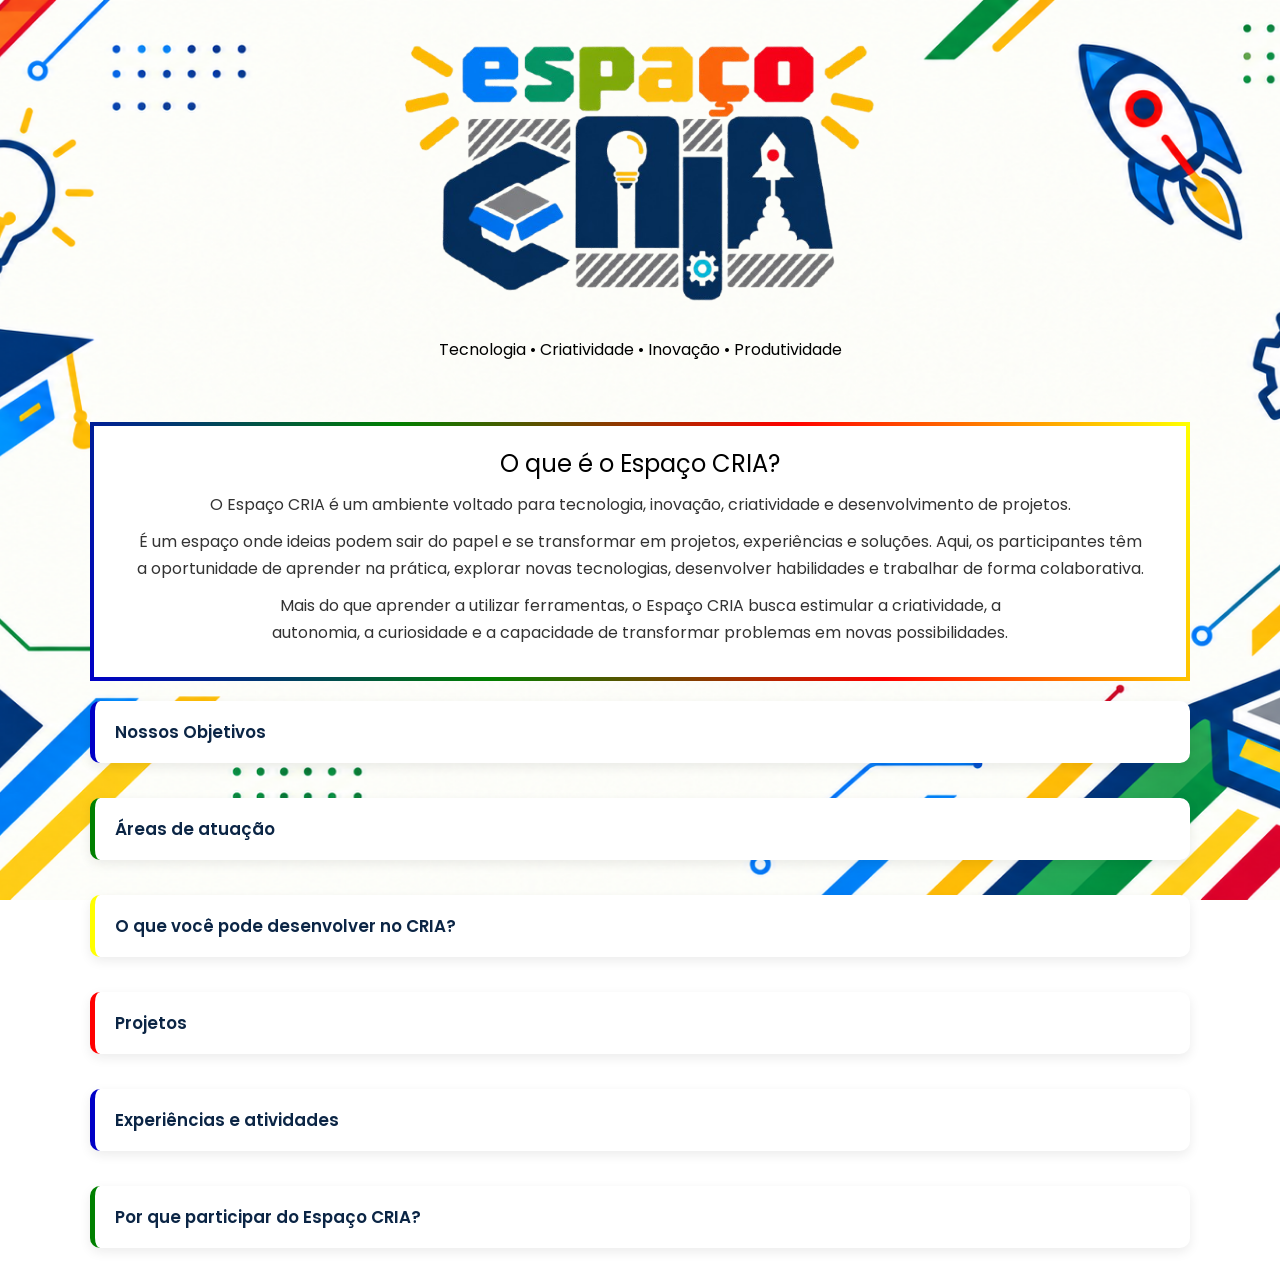
==== index.html @ 196ab92f "Update index.html" ====
<!DOCTYPE html>
<html lang="pt-br">
<head>
    <meta charset="UTF-8">
    <meta name="viewport" content="width=device-width, initial-scale=1.0">
    <title>Espaço Cria</title>
    <link rel="stylesheet" href="FRONTEND\css\style.css">

    <!-- Fonte - Google Fonts -->
     <link rel="preconnect" href="https://fonts.googleapis.com">
    <link rel="preconnect" href="https://fonts.gstatic.com" crossorigin>
    <link href="https://fonts.googleapis.com/css2?family=Poppins:ital,wght@0,100;0,200;0,300;0,400;0,500;0,600;0,700;0,800;0,900;1,100;1,200;1,300;1,400;1,500;1,600;1,700;1,800;1,900&display=swap" rel="stylesheet">
    <link rel="icon" type="image/png" href="FRONTEND/imagens/iconecria.png">

</head>
<body>
    <header>
        <!-- Interface do Cabeçalho do Site -->
        <div class="interface"> 
            <!-- Logo -->
            <section class="logo">
                <img src="FRONTEND/imagens/cria logo.png" alt="logo do site">
                <p class="tagstopo">Tecnologia • Criatividade • Inovação • Produtividade</p>
            </section>
        </div>
    </header>
    <main>
        <div class="interface">
            <!-- Caixa Sobre o Espaço Cria -->
            <div class="caixa-sobre">
                <h2>O que é o Espaço CRIA?</h2>
                <p>O Espaço CRIA é um ambiente voltado para tecnologia, inovação, criatividade e desenvolvimento de projetos.</p>
                <p>É um espaço onde ideias podem sair do papel e se transformar em projetos, experiências e soluções. Aqui, os participantes têm a oportunidade de aprender na prática, explorar novas tecnologias, desenvolver habilidades e trabalhar de forma colaborativa.</p>
                <p>Mais do que aprender a utilizar ferramentas, o Espaço CRIA busca estimular a criatividade, a autonomia, a curiosidade e a capacidade de transformar problemas em novas possibilidades.</p>
            </div>

            <!-- Cards de informações do CRIA -->
            <section class="secao-cards">

                <!-- objetivos -->
                <div class="cards" style="border-left: 5px solid rgb(0, 0, 198);">
                    <button class="card-btn" onclick="toggleCard(this)">Nossos Objetivos</button>
                    <div class="card-conteudo">
                        <p>O Espaço CRIA tem como objetivo proporcionar um ambiente de aprendizagem, criação e experimentação, aproximando os participantes da tecnologia e da inovação.</p>
                        <p style="text-align: center; margin-top: 20px;">Entre nossos principais objetivos estão:</p>
                        <div class="ladoalado">
                            <img src="FRONTEND/imagens/cria logo.png" alt="Objetivos do CRIA">
                            <ul>
                                <li>Estimular a criatividade e a inovação;</li>
                                <li>Promover o desenvolvimento de habilidades técnicas e socioemocionais;</li>
                                <li>Incentivar a colaboração e o trabalho em equipe;</li>
                                <li>Oferecer oportunidades de aprendizado prático e experimental;</li>
                                <li>Conectar os participantes com novas tecnologias e tendências.</li>
                        </div>
                    </div>
                </div>

                <!-- Áreas de atuação -->
                 <div class="cards" style="border-left: 5px solid green;">
                    <button class="card-btn" onclick="toggleCard(this)">Áreas de atuação</button>
                    <div class="card-conteudo">
                        <h1 style="text-align: center;">Multimídia</h1>
                        <p>A multimídia é uma das áreas do Espaço CRIA destinada à criação e desenvolvimento de conteúdos utilizando diferentes formas de comunicação.</p>
                        <p style="text-align: center;">Os participantes podem explorar recursos relacionados a:</p>
                        <ul style="text-align: center; margin: 0 auto; padding: 0; list-style-position: inside;">
                            <li>Design gráfico;</li>
                            <li>Edição de vídeo e áudio;</li>
                            <li>Desenvolvimento de jogos;</li>
                            <li>Produção de conteúdo digital;</li>
                            <li>Realidade aumentada e virtual.</li>
                        </ul>
                        <p>A área permite desenvolver tanto habilidades técnicas quanto criatividade, comunicação e trabalho em equipe.</p>
                        <br>
                        <h1>Tecnologia</h1>
                        <p>A tecnologia está presente em diferentes projetos desenvolvidos no Espaço CRIA.</p>
                        <p>A proposta é permitir que os participantes conheçam ferramentas e recursos tecnológicos e entendam como podem utilizá-los para criar, solucionar problemas e desenvolver projetos.</p>
                        <br>
                        <h1>Fabricação e prototipagem</h1>
                        <p>O Espaço CRIA também busca proporcionar experiências relacionadas à criação de objetos e protótipos.</p>
                        <p>Entre as possibilidades está o contato com tecnologias de fabricação digital, incluindo recursos como a corte e gravação a laser, permitindo transformar projetos digitais em objetos físicos.</p>
                    </div>
                </div>
                
                <!-- O que vc pode desenvolver no CRIA -->
                <div class="cards" style="border-left: 5px solid yellow;">
                    <button class="card-btn" onclick="toggleCard(this)">O que você pode desenvolver no CRIA?</button>
                    <div class="card-conteudo">
                        <p>No Espaço CRIA, uma ideia pode passar por diferentes etapas:</p>
                        <ul>
                            <li>01 — Imagine</li>
                            <p>Identifique uma ideia, necessidade ou problema.</p>
                            <li>02 — Planeje</li>
                            <p>Organize as informações e pense em como transformar a ideia em um projeto.</p>
                            <li>03 — Crie</li>
                            <p>Utilize criatividade, tecnologia e trabalho em equipe para desenvolver a proposta.</p>
                            <li>04 — Teste</li>
                            <p>Experimente, identifique problemas e busque melhorias.</p>
                            <li>05 — Apresente</li>
                            <p>Compartilhe o resultado e mostre o que foi desenvolvido.</p>
                        </ul>
                    </div>
                </div>


                <div class="cards" style="border-left: 5px solid red;">
                    <button class="card-btn" onclick="toggleCard(this)">Projetos</button>
                    <div class="card-conteudo">
                        <h1>Ideias que saem do papel</h1>
                        <p>Os projetos são uma das principais formas de aprendizagem dentro do Espaço CRIA.</p>
                        <p>Durante o desenvolvimento, os participantes podem trabalhar em equipe, dividir responsabilidades, pesquisar, criar, testar e apresentar suas soluções.</p>
                        <p>Cada projeto é uma oportunidade para desenvolver novas habilidades e transformar conhecimento em prática.</p>
                        <h1>Conheça nossos projetos</h1>
                        <p>Aqui você poderá conhecer projetos desenvolvidos pelos participantes do Espaço CRIA.</p>
                        <div class="projetos">
                            <!-- Conteúdo dos futuros projetos -->
                        </div>
                        <p>Veja os projetos, acompanhe o processo de criação e conheça as ideias que foram desenvolvidas dentro do Espaço CRIA.</p>
                    </div>
                </div>

                <div class="cards" style="border-left: 5px solid rgb(0, 0, 198);">
                    <button class="card-btn" onclick="toggleCard(this)">Experiências e atividades</button>
                    <div class="card-conteudo">
                        <p>O Espaço CRIA também pode promover atividades, oficinas, desafios e experiências práticas.</p>
                        <p>Essas atividades têm como propósito aproximar os participantes da tecnologia e proporcionar novas experiências de aprendizagem.</p>
                        <h1>Oficinas</h1>
                        <p>Momentos destinados ao aprendizado prático de ferramentas e técnicas.</p>
                        <h1>Desafios</h1>
                        <p>Atividades que estimulam criatividade, raciocínio e resolução de problemas.</p>
                        <h1>Projetos em equipe</h1>
                        <p>Experiências colaborativas em que os participantes desenvolvem uma proposta juntos.</p>
                        <h1>Experimentação</h1>
                        <p>Espaço para testar ideias, conhecer ferramentas e descobrir novas possibilidades.</p>
                    </div>
                </div>

                <div class="cards" style="border-left: 5px solid green;">
                    <button class="card-btn" onclick="toggleCard(this)">Por que participar do Espaço CRIA?</button>
                    <div class="card-conteudo">
                        <p>Participar do Espaço CRIA é uma oportunidade para aprender além da sala de aula.</p>
                        <p>Aqui, você pode desenvolver conhecimentos técnicos e, ao mesmo tempo, fortalecer habilidades importantes para sua formação, como:</p>
                        <ul style="text-align: center; margin: 0 auto; padding: 0; list-style-position: inside;">
                            <li>Criatividade</li>
                            <li>Comunicação</li>
                            <li>Organização</li>
                            <li>Trabalho em equipe</li>
                            <li>Responsabilidade</li>
                            <li>Resolução de problemas</li>
                            <li>Pensamento crítico</li>
                            <li>Autonomia</li>
                            <li>Colaboração</li>
                        </ul>
                        <p>O objetivo é que cada participante possa descobrir novas habilidades, experimentar novas possibilidades e construir seus próprios projetos.</p>
                    </div>
                </div>

            </section>
        </div>
    </main>

    <script src="FRONTEND/javascript/script.js"></script>
</body>
</html>
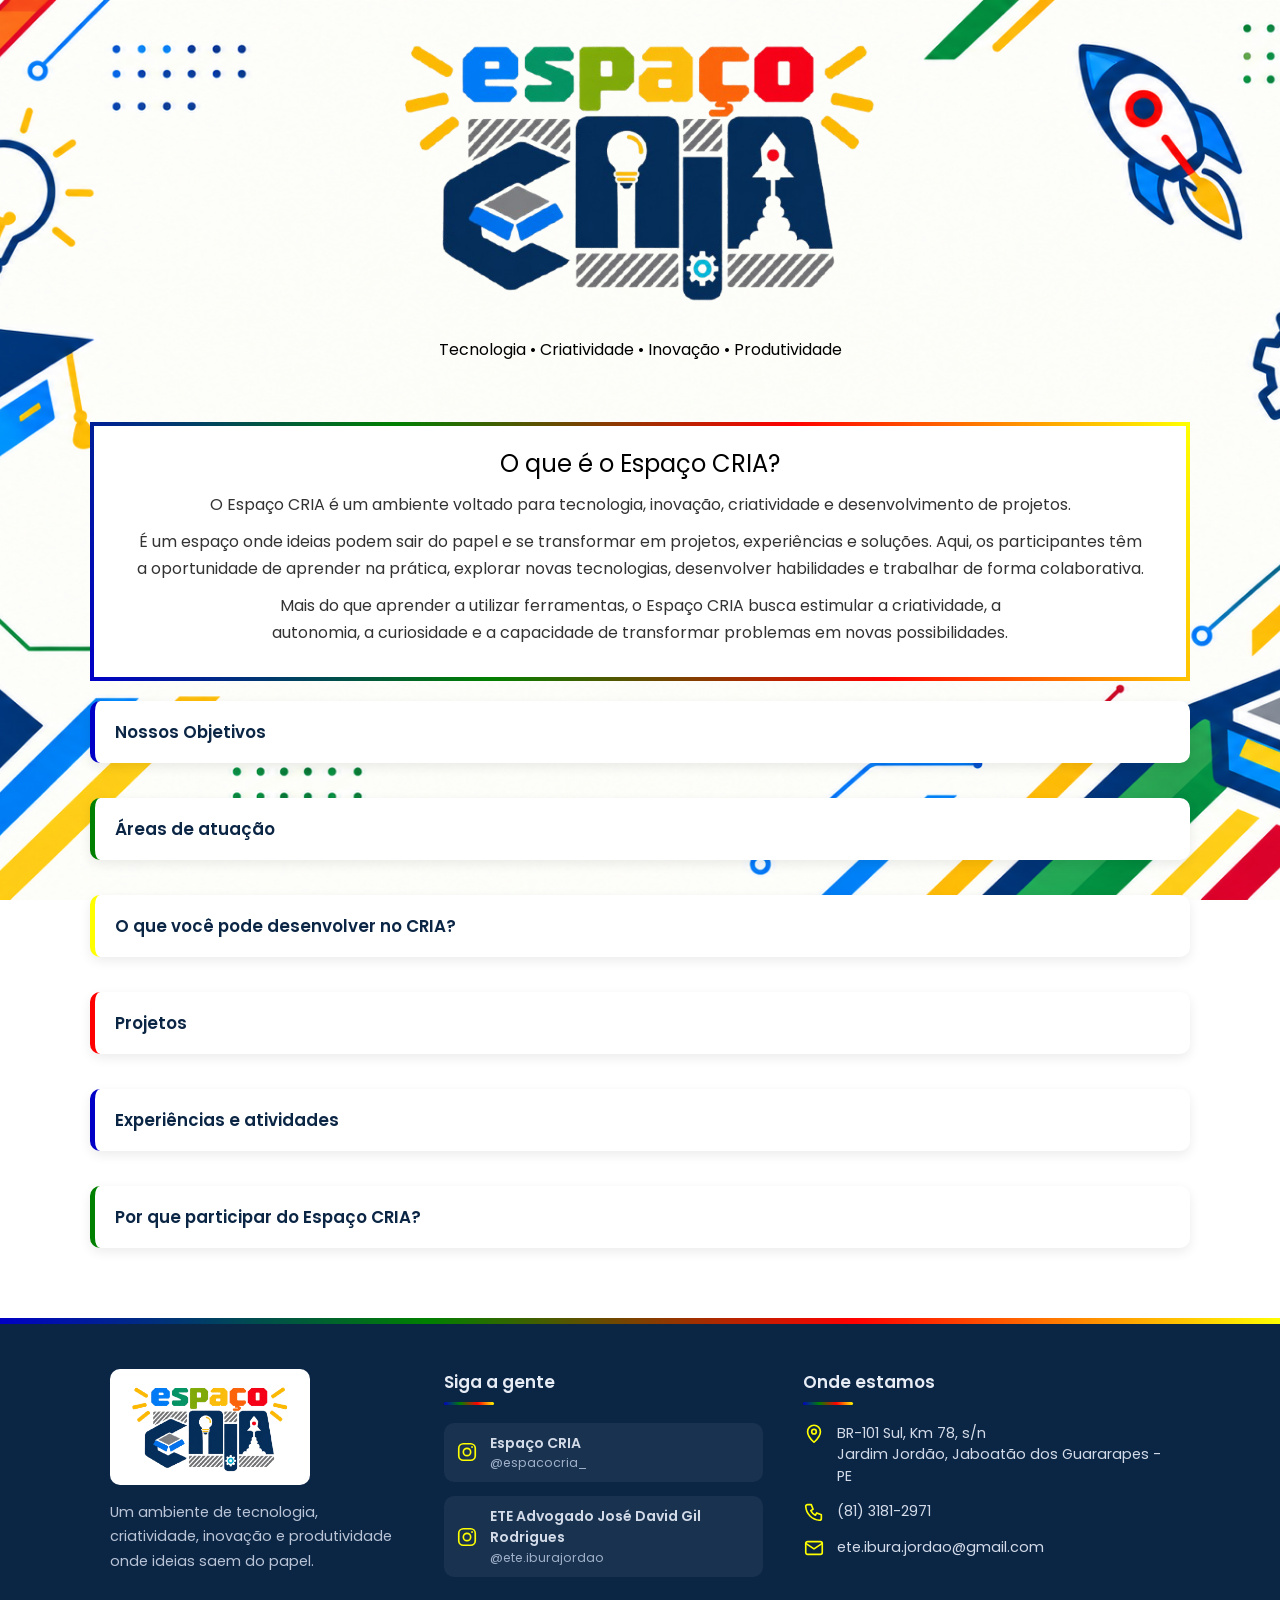
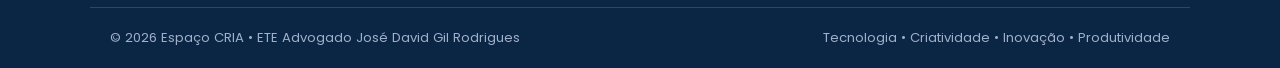
==== commit ac61cfc6: "Rodapé" ====
--- a/index.html
+++ b/index.html
@@ -44,7 +44,7 @@
                         <p>O Espaço CRIA tem como objetivo proporcionar um ambiente de aprendizagem, criação e experimentação, aproximando os participantes da tecnologia e da inovação.</p>
                         <p style="text-align: center; margin-top: 20px;">Entre nossos principais objetivos estão:</p>
                         <div class="ladoalado">
-                            <img src="FRONTEND/imagens/cria logo.png" alt="Objetivos do CRIA">
+                            <img src="FRONTEND/imagens/fotoespaco.png" alt="Objetivos do CRIA">
                             <ul>
                                 <li>Estimular a criatividade e a inovação;</li>
                                 <li>Promover o desenvolvimento de habilidades técnicas e socioemocionais;</li>
@@ -158,6 +158,66 @@
         </div>
     </main>
 
+    <!-- Rodapé -->
+    <footer class="rodape">
+        <div class="rodape-faixa"></div>
+        <div class="interface">
+            <div class="rodape-grid">
+
+                <!-- Sobre -->
+                <div class="rodape-coluna rodape-sobre">
+                    <img src="FRONTEND/imagens/cria logo.png" alt="Logo do Espaço CRIA" class="rodape-logo">
+                    <p>Um ambiente de tecnologia, criatividade, inovação e produtividade onde ideias saem do papel.</p>
+                </div>
+
+                <!-- Redes sociais -->
+                <div class="rodape-coluna">
+                    <h3>Siga a gente</h3>
+                    <ul class="rodape-lista">
+                        <li>
+                            <a href="https://www.instagram.com/espacocria_?exln=M20wM3VpODczaGw2" target="_blank" rel="noopener noreferrer">
+                                <svg viewBox="0 0 24 24" aria-hidden="true"><rect x="3" y="3" width="18" height="18" rx="5"/><circle cx="12" cy="12" r="4"/><circle cx="17.5" cy="6.5" r="1" class="ponto"/></svg>
+                                <span><strong>Espaço CRIA</strong><small>@espacocria_</small></span>
+                            </a>
+                        </li>
+                        <li>
+                            <a href="https://www.instagram.com/ete.iburajordao?srtk=MWZycWh6Ym82bjN3eQ==" target="_blank" rel="noopener noreferrer">
+                                <svg viewBox="0 0 24 24" aria-hidden="true"><rect x="3" y="3" width="18" height="18" rx="5"/><circle cx="12" cy="12" r="4"/><circle cx="17.5" cy="6.5" r="1" class="ponto"/></svg>
+                                <span><strong>ETE Advogado José David Gil Rodrigues</strong><small>@ete.iburajordao</small></span>
+                            </a>
+                        </li>
+                    </ul>
+                </div>
+
+                <!-- Contato -->
+                <div class="rodape-coluna">
+                    <h3>Onde estamos</h3>
+                    <ul class="rodape-lista">
+                        <li>
+                            <svg viewBox="0 0 24 24" aria-hidden="true"><path d="M12 21s7-6.2 7-11.5A7 7 0 0 0 5 9.5C5 14.8 12 21 12 21z"/><circle cx="12" cy="9.5" r="2.5"/></svg>
+                            <span>BR-101 Sul, Km 78, s/n<br>Jardim Jordão, Jaboatão dos Guararapes - PE</span>
+                        </li>
+                        <li>
+                            <svg viewBox="0 0 24 24" aria-hidden="true"><path d="M5 4h4l2 5-2.5 1.5a11 11 0 0 0 5 5L15 13l5 2v4a2 2 0 0 1-2 2A16 16 0 0 1 3 6a2 2 0 0 1 2-2z"/></svg>
+                            <span><a href="tel:+558131812971">(81) 3181-2971</a></span>
+                        </li>
+                        <li>
+                            <svg viewBox="0 0 24 24" aria-hidden="true"><rect x="3" y="5" width="18" height="14" rx="2"/><path d="M3 7l9 6 9-6"/></svg>
+                            <span><a href="mailto:ete.ibura.jordao@gmail.com">ete.ibura.jordao@gmail.com</a></span>
+                        </li>
+                    </ul>
+                </div>
+
+            </div>
+
+            <div class="rodape-base">
+                <p>© <span id="ano-atual">2026</span> Espaço CRIA • ETE Advogado José David Gil Rodrigues</p>
+                <p class="rodape-tags">Tecnologia • Criatividade • Inovação • Produtividade</p>
+            </div>
+        </div>
+    </footer>
+
+    <script>document.getElementById("ano-atual").textContent = new Date().getFullYear();</script>
     <script src="FRONTEND/javascript/script.js"></script>
 </body>
 </html>
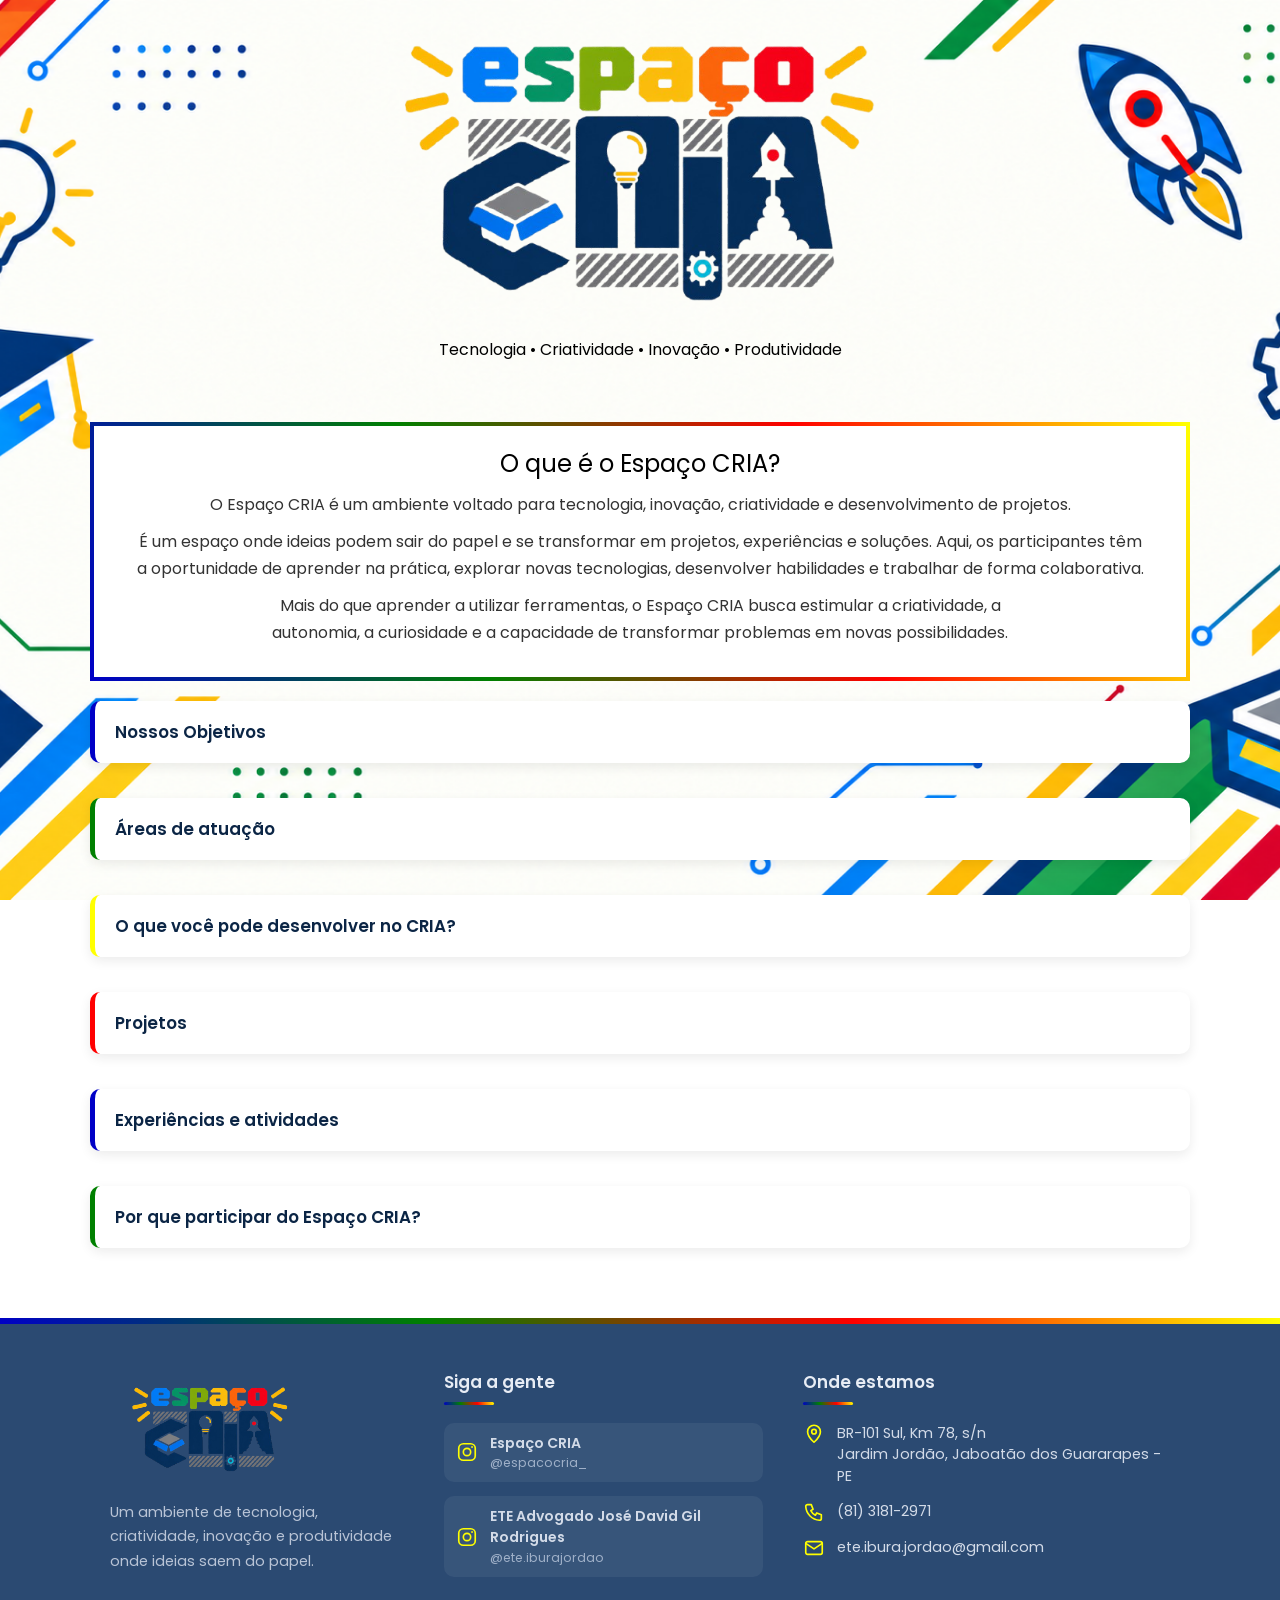
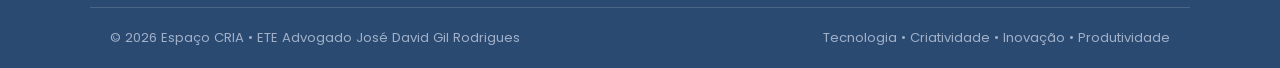
==== commit 2f9abeb0: "Update index.html" ====
--- a/index.html
+++ b/index.html
@@ -120,7 +120,7 @@
 
                 <div class="cards" style="border-left: 5px solid rgb(0, 0, 198);">
                     <button class="card-btn" onclick="toggleCard(this)">Experiências e atividades</button>
-                    <div class="card-conteudo">
+                    <div class="card-conteudo" style="text-align: center;">
                         <p>O Espaço CRIA também pode promover atividades, oficinas, desafios e experiências práticas.</p>
                         <p>Essas atividades têm como propósito aproximar os participantes da tecnologia e proporcionar novas experiências de aprendizagem.</p>
                         <h1>Oficinas</h1>
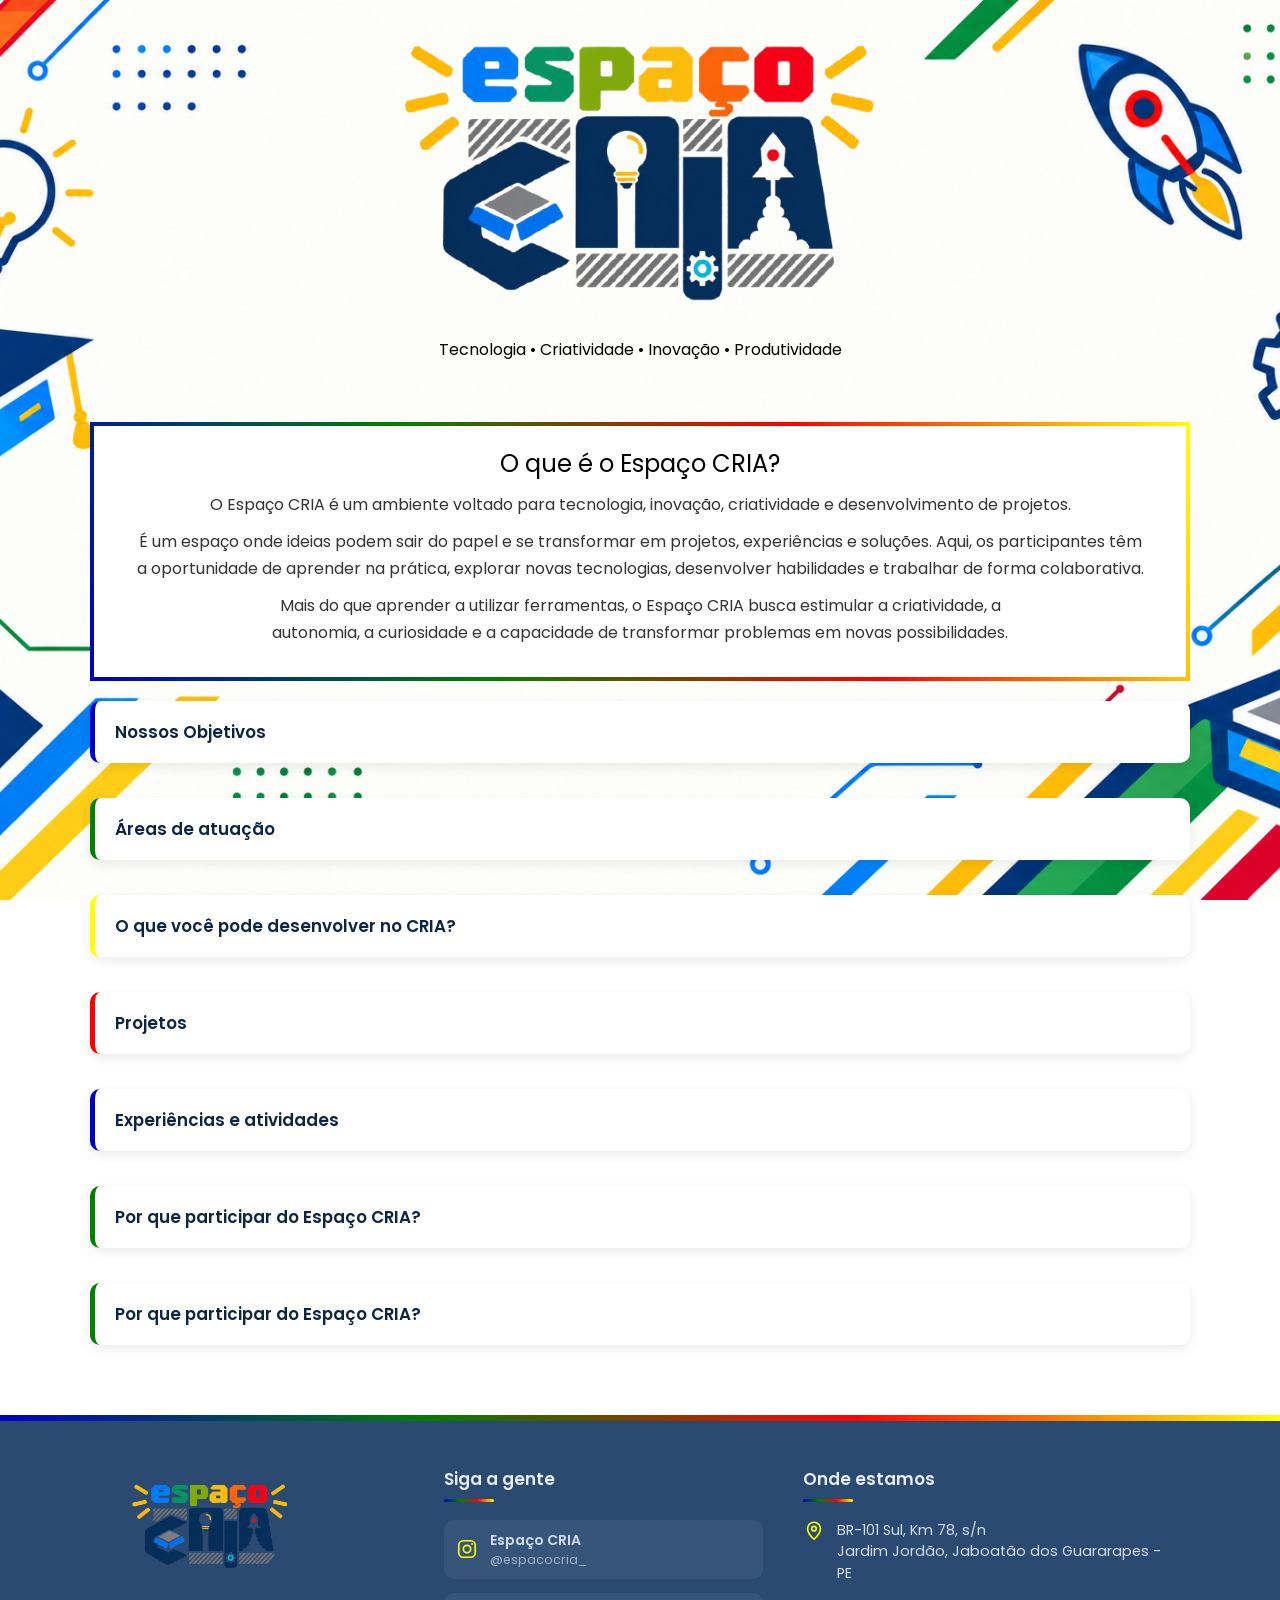
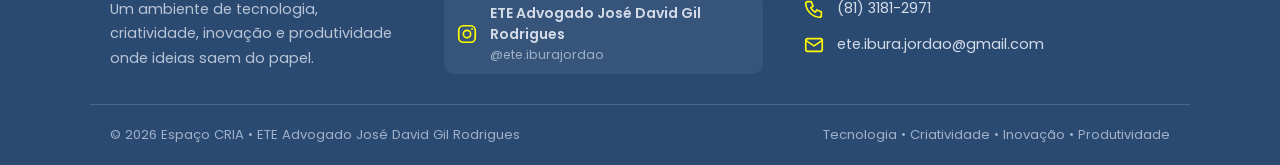
==== commit c7c89ff3: "." ====
--- a/index.html
+++ b/index.html
@@ -120,7 +120,7 @@
 
                 <div class="cards" style="border-left: 5px solid rgb(0, 0, 198);">
                     <button class="card-btn" onclick="toggleCard(this)">Experiências e atividades</button>
-                    <div class="card-conteudo" style="text-align: center;">
+                    <div class="card-conteudo">
                         <p>O Espaço CRIA também pode promover atividades, oficinas, desafios e experiências práticas.</p>
                         <p>Essas atividades têm como propósito aproximar os participantes da tecnologia e proporcionar novas experiências de aprendizagem.</p>
                         <h1>Oficinas</h1>
@@ -154,6 +154,26 @@
                     </div>
                 </div>
 
+                <div class="cards" style="border-left: 5px solid green;">
+                    <button class="card-btn" onclick="toggleCard(this)">Por que participar do Espaço CRIA?</button>
+                    <div class="card-conteudo">
+                        <p>Participar do Espaço CRIA é uma oportunidade para aprender além da sala de aula.</p>
+                        <p>Aqui, você pode desenvolver conhecimentos técnicos e, ao mesmo tempo, fortalecer habilidades importantes para sua formação, como:</p>
+                        <ul style="text-align: center; margin: 0 auto; padding: 0; list-style-position: inside;">
+                            <li>Criatividade</li>
+                            <li>Comunicação</li>
+                            <li>Organização</li>
+                            <li>Trabalho em equipe</li>
+                            <li>Responsabilidade</li>
+                            <li>Resolução de problemas</li>
+                            <li>Pensamento crítico</li>
+                            <li>Autonomia</li>
+                            <li>Colaboração</li>
+                        </ul>
+                        <p>O objetivo é que cada participante possa descobrir novas habilidades, experimentar novas possibilidades e construir seus próprios projetos.</p>
+                    </div>
+                </div>
+
             </section>
         </div>
     </main>
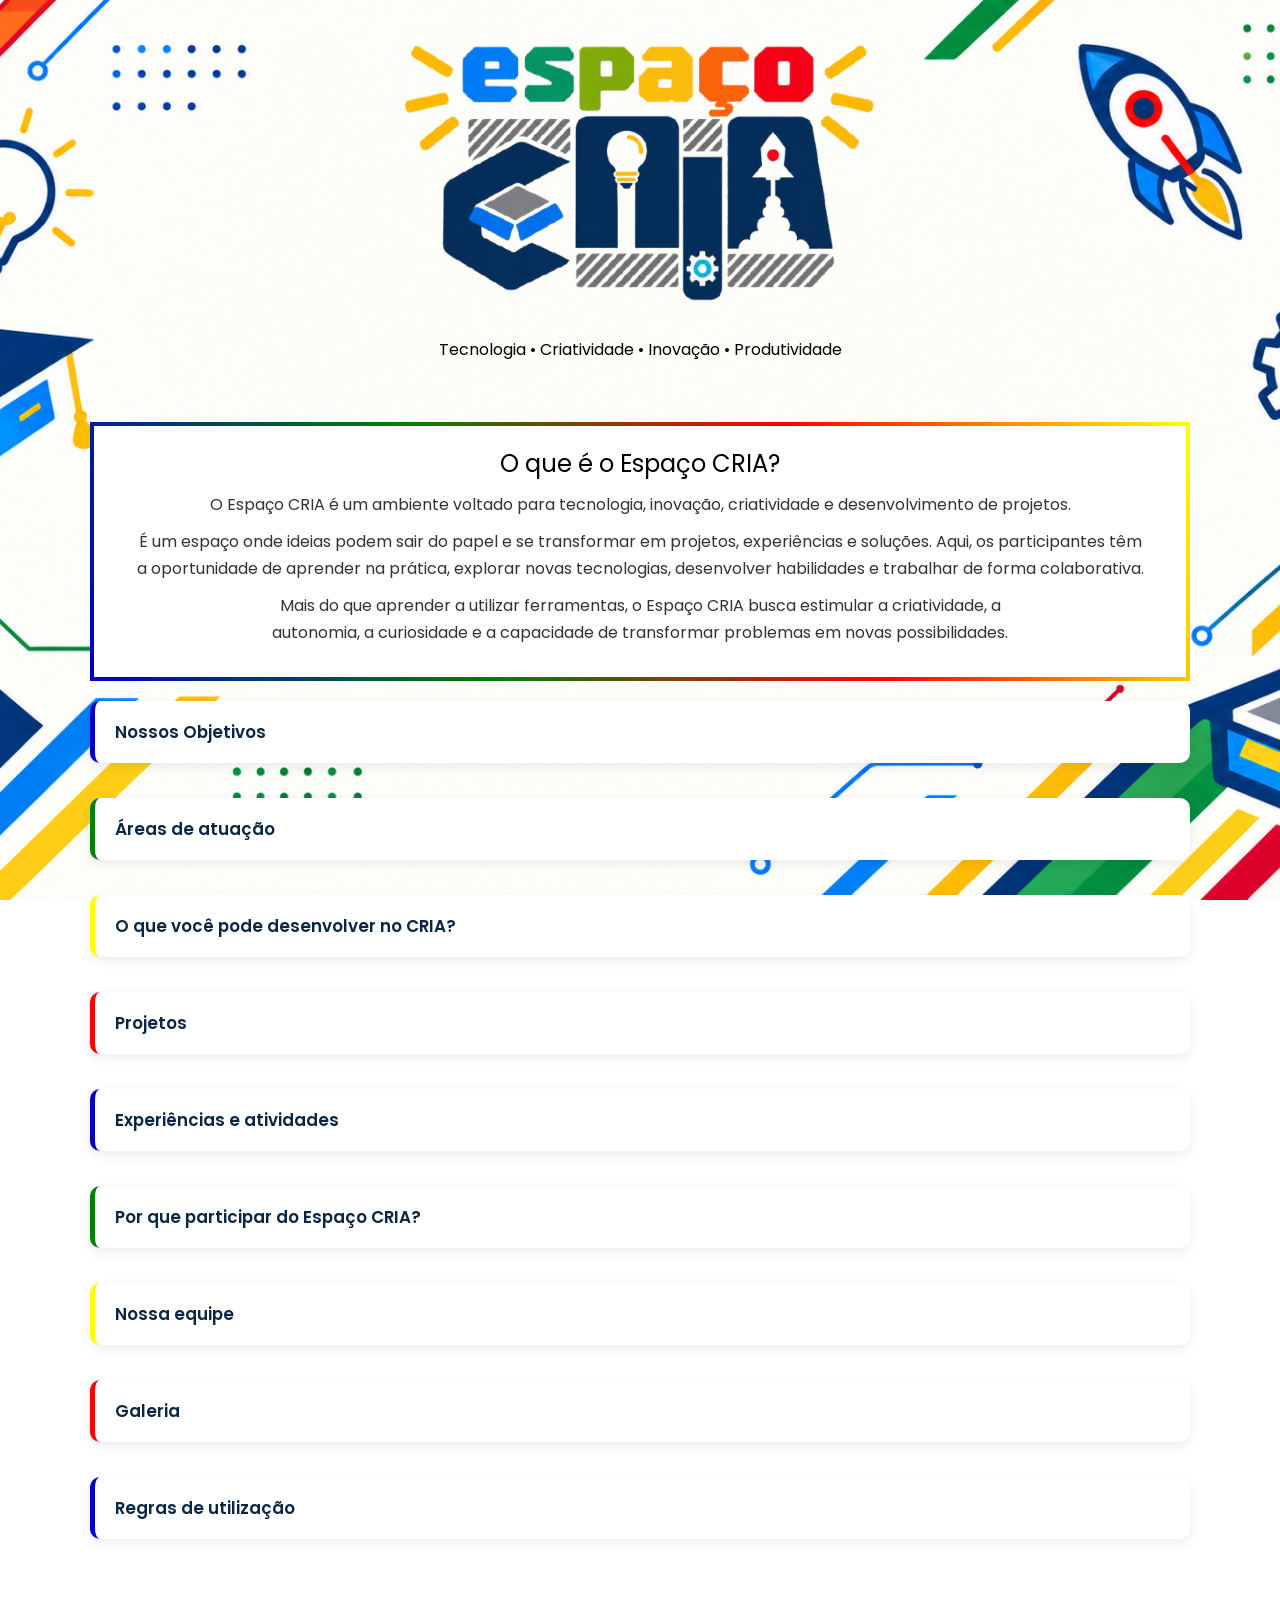
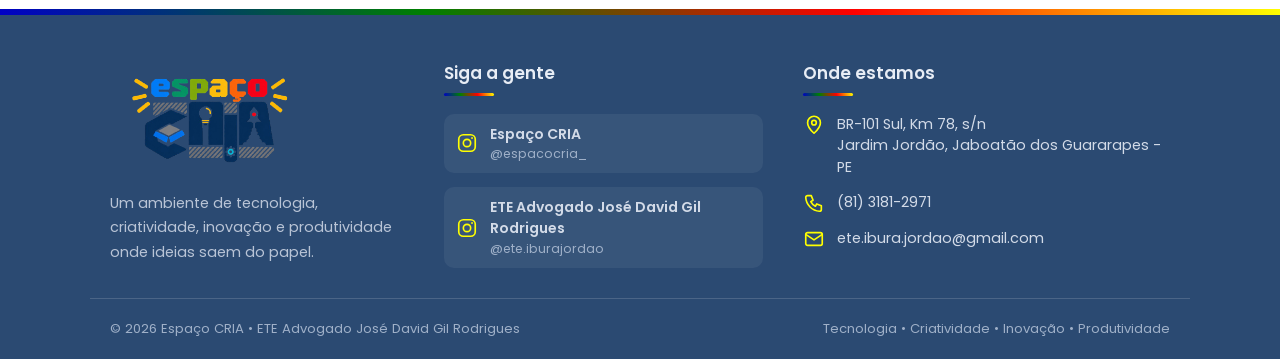
==== commit 354fd3eb: "Mudança dia 29/10" ====
--- a/index.html
+++ b/index.html
@@ -88,15 +88,15 @@
                         <p>No Espaço CRIA, uma ideia pode passar por diferentes etapas:</p>
                         <ul>
                             <li>01 — Imagine</li>
-                            <p>Identifique uma ideia, necessidade ou problema.</p>
+                            <p style="text-align: left;">Identifique uma ideia, necessidade ou problema.</p>
                             <li>02 — Planeje</li>
-                            <p>Organize as informações e pense em como transformar a ideia em um projeto.</p>
+                            <p style="text-align: left;">Organize as informações e pense em como transformar a ideia em um projeto.</p>
                             <li>03 — Crie</li>
-                            <p>Utilize criatividade, tecnologia e trabalho em equipe para desenvolver a proposta.</p>
+                            <p style="text-align: left;">Utilize criatividade, tecnologia e trabalho em equipe para desenvolver a proposta.</p>
                             <li>04 — Teste</li>
-                            <p>Experimente, identifique problemas e busque melhorias.</p>
+                            <p style="text-align: left;">Experimente, identifique problemas e busque melhorias.</p>
                             <li>05 — Apresente</li>
-                            <p>Compartilhe o resultado e mostre o que foi desenvolvido.</p>
+                            <p style="text-align: left;">Compartilhe o resultado e mostre o que foi desenvolvido.</p>
                         </ul>
                     </div>
                 </div>
@@ -154,26 +154,32 @@
                     </div>
                 </div>
 
-                <div class="cards" style="border-left: 5px solid green;">
-                    <button class="card-btn" onclick="toggleCard(this)">Por que participar do Espaço CRIA?</button>
-                    <div class="card-conteudo">
-                        <p>Participar do Espaço CRIA é uma oportunidade para aprender além da sala de aula.</p>
-                        <p>Aqui, você pode desenvolver conhecimentos técnicos e, ao mesmo tempo, fortalecer habilidades importantes para sua formação, como:</p>
-                        <ul style="text-align: center; margin: 0 auto; padding: 0; list-style-position: inside;">
-                            <li>Criatividade</li>
-                            <li>Comunicação</li>
-                            <li>Organização</li>
-                            <li>Trabalho em equipe</li>
-                            <li>Responsabilidade</li>
-                            <li>Resolução de problemas</li>
-                            <li>Pensamento crítico</li>
-                            <li>Autonomia</li>
-                            <li>Colaboração</li>
-                        </ul>
-                        <p>O objetivo é que cada participante possa descobrir novas habilidades, experimentar novas possibilidades e construir seus próprios projetos.</p>
-                    </div>
-                </div>
-
+                <div class="cards" style="border-left: 5px solid yellow;">
+                    <button class="card-btn" onclick="toggleCard(this)">Nossa equipe</button>
+                    <div class="card-conteudo">
+                        <p>O Espaço CRIA é construído por pessoas que acreditam no poder da tecnologia, da criatividade e da colaboração.</p>
+                        <p>Professores, estudantes, colaboradores e participantes podem contribuir para o desenvolvimento das atividades e projetos do espaço.</p>
+                        <p>Conheça quem faz o CRIA acontecer.</p>
+                        <img alt="Foto da equipe">
+                    </div>
+                </div>
+
+                <div class="cards" style="border-left: 5px solid red;">
+                    <button class="card-btn" onclick="toggleCard(this)">Galeria</button>
+                    <div class="card-conteudo">
+                        <p>Veja o CRIA em ação</p>
+                        <p>Um espaço para registrar oficinas, projetos, atividades, eventos e momentos de aprendizagem.</p>
+                        <p>Conheça quem faz o CRIA acontecer.</p>
+                        <img alt="Imagens Futuras">
+                        <p>Acompanhe nossas atividades e descubra o que está sendo criado no Espaço CRIA.</p>
+                    </div>
+                </div>
+
+                <div class="cards" style="border-left: 5px solid rgb(0, 0, 198);">
+                    <button class="card-btn" onclick="toggleCard(this)">Regras de utilização</button>
+                    <div class="card-conteudo">
+                        <p>Para que todos possam aproveitar o Espaço CRIA de forma segura, organizada e colaborativa, é importante respeitar algumas regras.</p>
+                        <p></p>
             </section>
         </div>
     </main>
